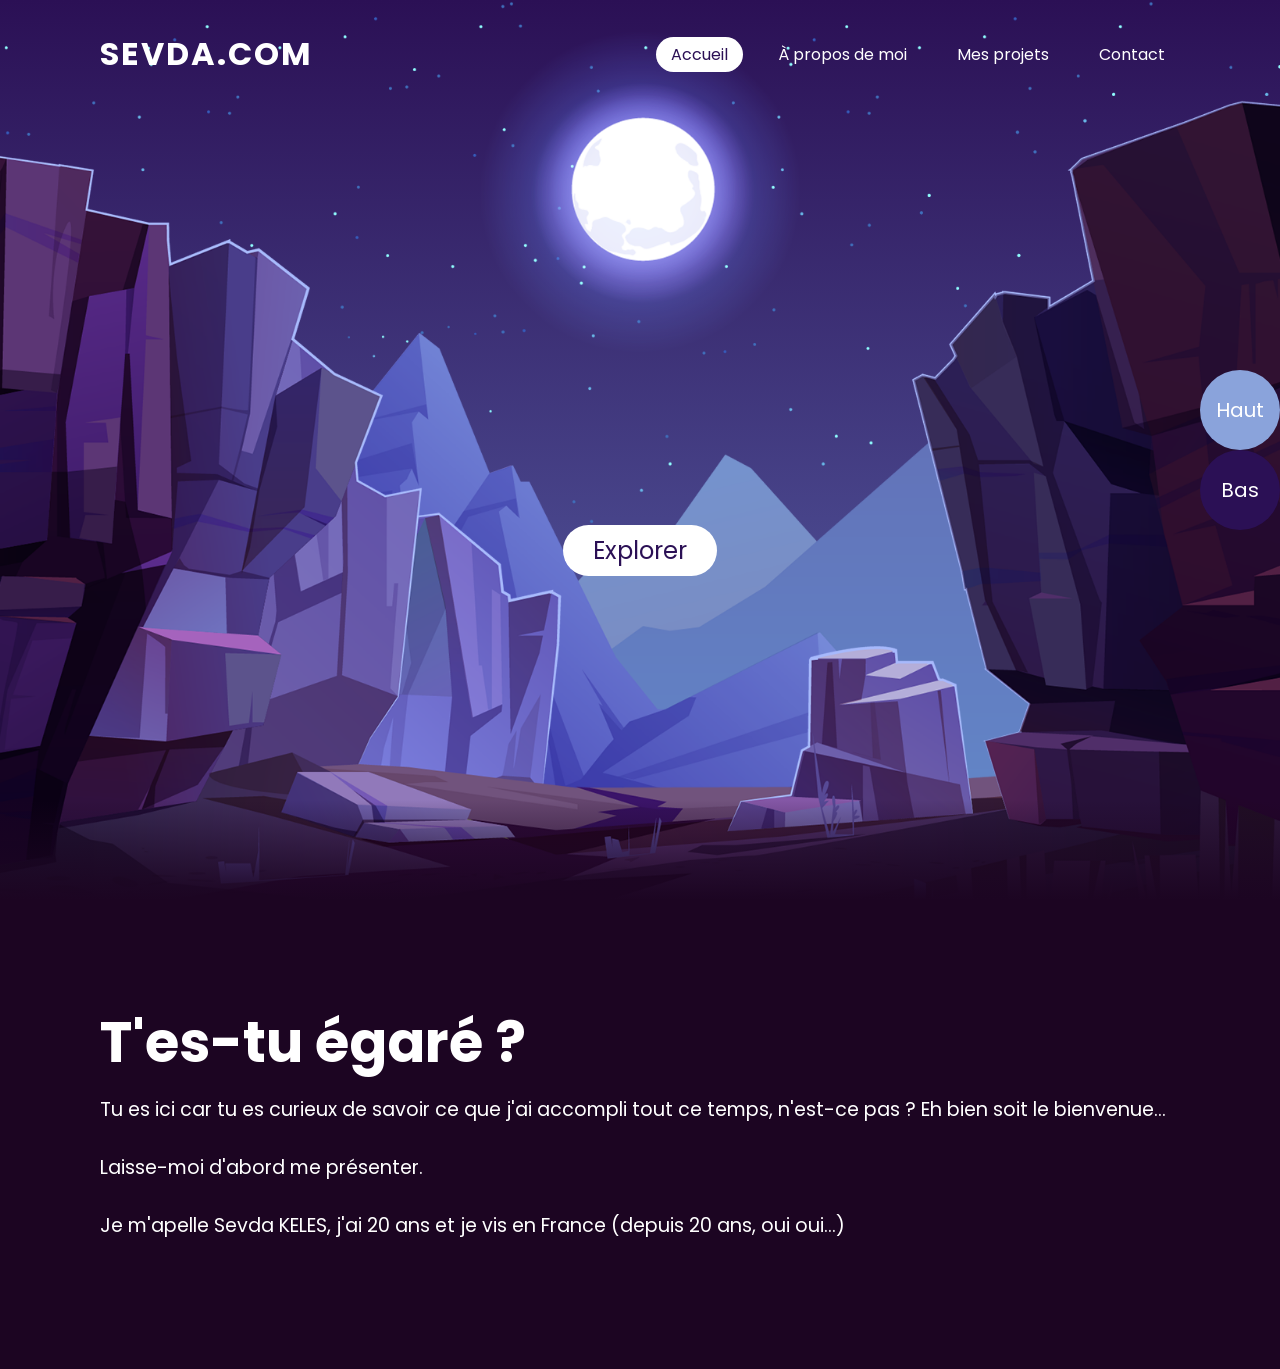
==== index.html @ 02a13e9b "changement logo fait" ====
<!DOCTYPE html>
<html lang="en">

<head>
    <meta charset="UTF-8">
    <meta http-equiv="X-UA-Compatible" content="IE=edge">
    <meta name="viewport" content="width=device-width, initial-scale=1.0">
    <title>Sevda.co</title>
    <link rel="stylesheet" type="text/css" href="style.css">
    <link rel="icon" type="image/png" sizes="16x16" href="https://www.1formatik.com/images/favicon/favicon-16x16.png">

</head>

<body>
    <a href="#" class="scroll top">Haut</a>
    <a href="#finish" class="scroll down">Bas</a>
    <header>
        <a href="#" class="logo">Sevda.com</a>
        <ul>
            <li>
                <a href="#" class="active"> Accueil </a>
            </li>
            <li><a href="#sec"> À propos de moi </a></li>
            <li><a href="page_projet.html"> Mes projets </a></li>
            <li><a href="#contact"> Contact </a></li>
        </ul>
    </header>
    <section>
        <img src="stars.png" id="stars">
        <img src="moon.png" id="moon">
        <img src="mountains_behind.png" id="mountains_behind">
        <h2 id="text"> Bienvenue... </h2>
        <a href="#sec" id="btn"> Explorer</a>
        <img src="mountains_front.png" id="mountains_front">
    </section>
    <div class="sec" id="sec">
        <h2>
            T'es-tu égaré ?</h2>
        <p> Tu es ici car tu es curieux de savoir ce que j'ai accompli tout ce temps, n'est-ce pas ? Eh bien soit le bienvenue...<br> <br></p>
        <p> Laisse-moi d'abord me présenter.<br> <br></p>
        <p> Je m'apelle Sevda KELES, j'ai 20 ans et je vis en France (depuis 20 ans, oui oui...)<br> <br></p>

    </div>

    <!-- JavaScript, pour que les éléments en arrière plan bougent. -->
    <script>
        let stars = document.getElementById('stars');
        let moon = document.getElementById('moon');
        let mountains_behind = document.getElementById('mountains_behind');
        let text = document.getElementById('text');
        let btn = document.getElementById('btn');
        let mountains_front = document.getElementById('mountains_front');
        let header = document.querySelector('header');

        window.addEventListener('scroll', function() {
            let value = window.scrollY;
            stars.style.left = value * 0.25 + 'px';
            moon.style.top = value * 1.05 + 'px';
            mountains_behind.style.top = value * 0.5 + 'px';
            mountains_front.style.top = value * 0 + 'px';
            text.style.marginRight = value * 4 + 'px';
            text.style.marginTop = value * 1.5 + 'px';
            btn.style.marginTop = value * 1.5 + 'px';
            header.style.top = value * 0.5 + 'px';
        })
    </script>
    <div id="finish"></div>
</body>

</html>
---- style.css ----
@import url('https://fonts.googleapis.com/css2?family=Poppins:wght@300;400;500;600;700;800&display=swap');
    * {
        margin: 0;
        padding: 0;
        box-sizing: border-box;
        font-family: 'Poppins', sans-serif;
        scroll-behavior: smooth;
    }
    
    body {
        min-height: 100vh;
        overflow-x: hidden;
        background: linear-gradient(#2b1055, #7597de);
    }
    
    .scroll {
        border-radius: 50px;
        position: fixed;
        top: 50%;
        right: 0;
        width: 80px;
        height: 80px;
        display: block;
        background: #000;
        text-align: center;
        line-height: 80px;
        color: #FFF;
        font-size: 20px;
        text-decoration: none;
        z-index: 10000;
    }
    
    .scroll.top {
        position: fixed;
        top: calc(50% - 80px);
        background: #8aa3db;
    }
    
    .scroll.down {
        position: fixed;
        top: calc(50% - 0);
        background: #2b1055;
    }
    
    header {
        position: absolute;
        top: 0;
        left: 0;
        width: 100%;
        padding: 30px 100px;
        display: flex;
        justify-content: space-between;
        align-items: center;
        z-index: 10000;
    }
    
    header .logo {
        color: #fff;
        font-weight: 700;
        text-decoration: none;
        font-size: 2em;
        text-transform: uppercase;
        letter-spacing: 2px;
    }
    
    header ul {
        display: flex;
        justify-content: center;
        align-items: center;
    }
    
    header ul li {
        list-style: none;
        margin-left: 20px;
    }
    
    header ul li a {
        text-decoration: none;
        padding: 6px 15px;
        color: #fff;
        border-radius: 20px;
    }
    
    header ul li a.active,
    header ul li a:hover {
        background: #fff;
        color: #2b1055;
    }
    
    section {
        position: relative;
        width: 100%;
        height: 100vh;
        padding: 100px;
        display: flex;
        justify-content: center;
        align-items: center;
        overflow: hidden;
    }
    
    section::before {
        content: '';
        position: absolute;
        bottom: 0;
        width: 100%;
        height: 100px;
        z-index: 1000;
        background: linear-gradient(to top, #1c0522, transparent);
    }
    
    section img {
        position: absolute;
        top: 0;
        left: 0;
        width: 100%;
        height: 100%;
        object-fit: cover;
        pointer-events: none;
    }
    
    section img#moon {
        mix-blend-mode: screen;
    }
    
    section img#mountains_front {
        z-index: 10;
    }
    
    #text {
        position: absolute;
        right: -350px;
        color: #fff;
        white-space: nowrap;
        font-size: 7.5vw;
        z-index: 9;
    }
    
    #btn {
        text-decoration: none;
        display: inline-block;
        padding: 8px 30px;
        border-radius: 40px;
        background: #fff;
        color: #2b1055;
        font-size: 1.5em;
        z-index: 9;
        transform: translateY(100px);
    }
    
    .sec {
        position: relative;
        padding: 100px;
        background: #1c0522;
    }
    
    .sec h2 {
        font-size: 3.5em;
        margin-bottom: 10px;
        color: #fff;
    }
    
    .sec p {
        font-size: 1.2em;
        color: #fff;
    }
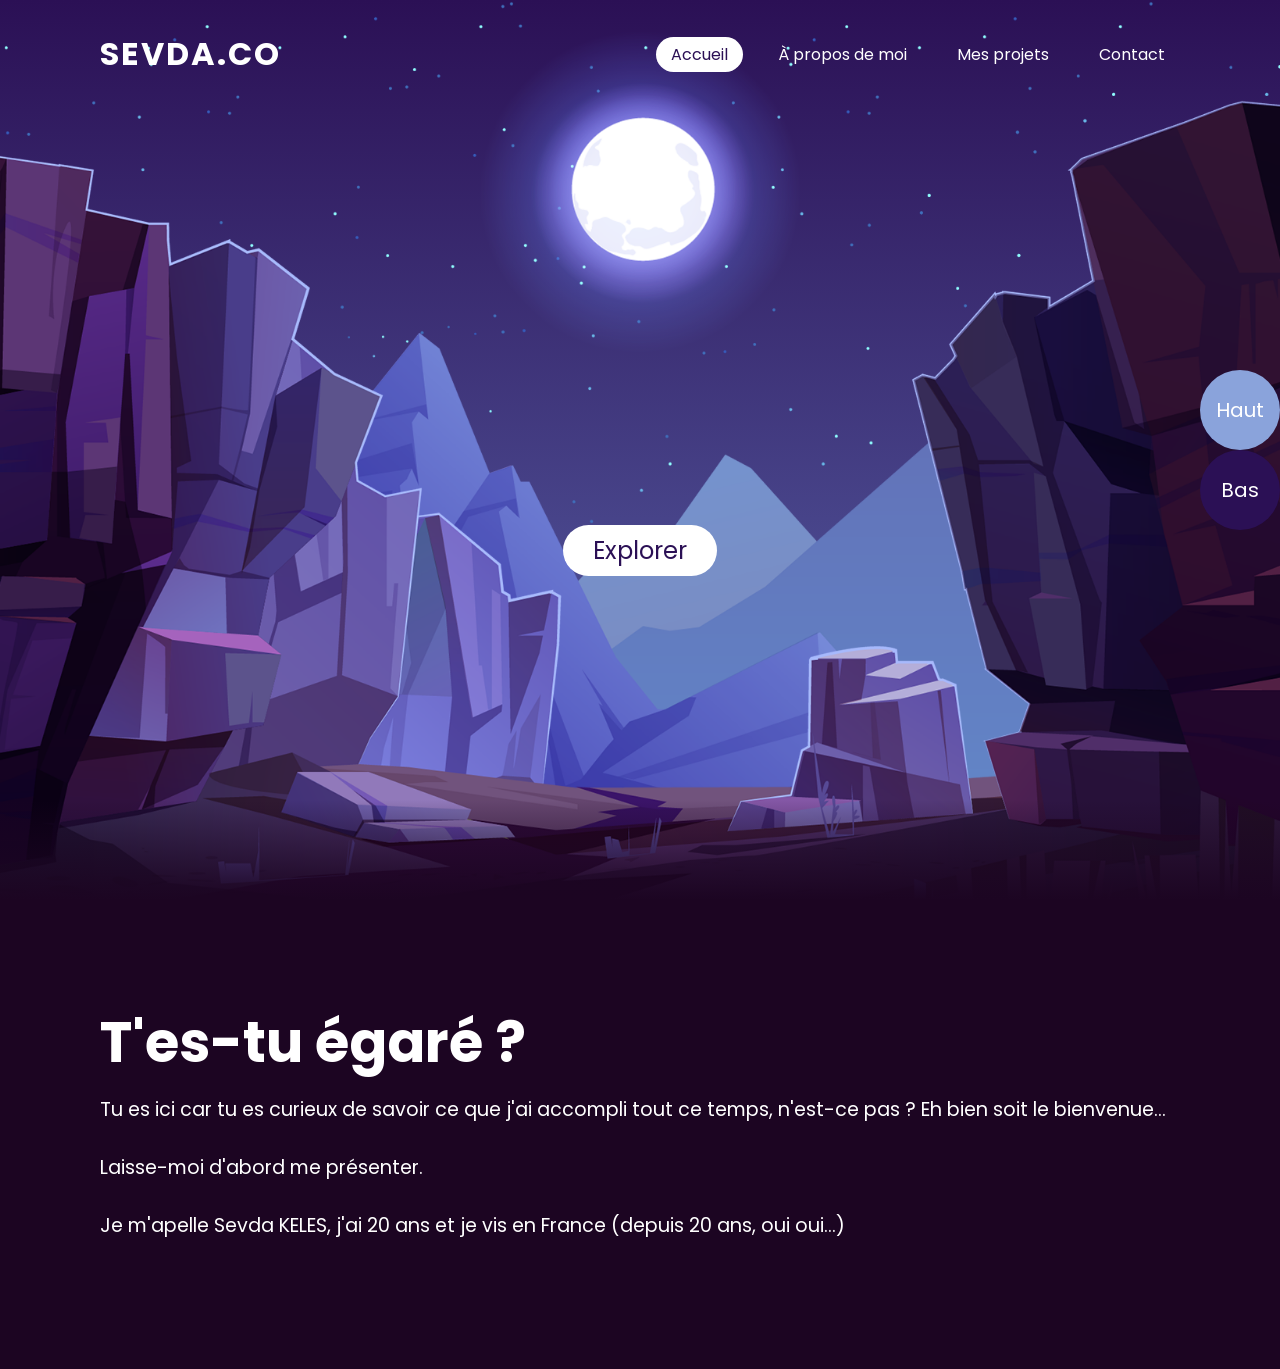
==== commit d99592dc: "changement logo fait2" ====
--- a/index.html
+++ b/index.html
@@ -7,7 +7,7 @@
     <meta name="viewport" content="width=device-width, initial-scale=1.0">
     <title>Sevda.co</title>
     <link rel="stylesheet" type="text/css" href="style.css">
-    <link rel="icon" type="image/png" sizes="16x16" href="https://www.1formatik.com/images/favicon/favicon-16x16.png">
+    <link rel="icon" type="image/png" sizes="16x16" href="images/logo.png">
 
 </head>
 
@@ -15,7 +15,7 @@
     <a href="#" class="scroll top">Haut</a>
     <a href="#finish" class="scroll down">Bas</a>
     <header>
-        <a href="#" class="logo">Sevda.com</a>
+        <a href="#" class="logo">Sevda.co</a>
         <ul>
             <li>
                 <a href="#" class="active"> Accueil </a>
